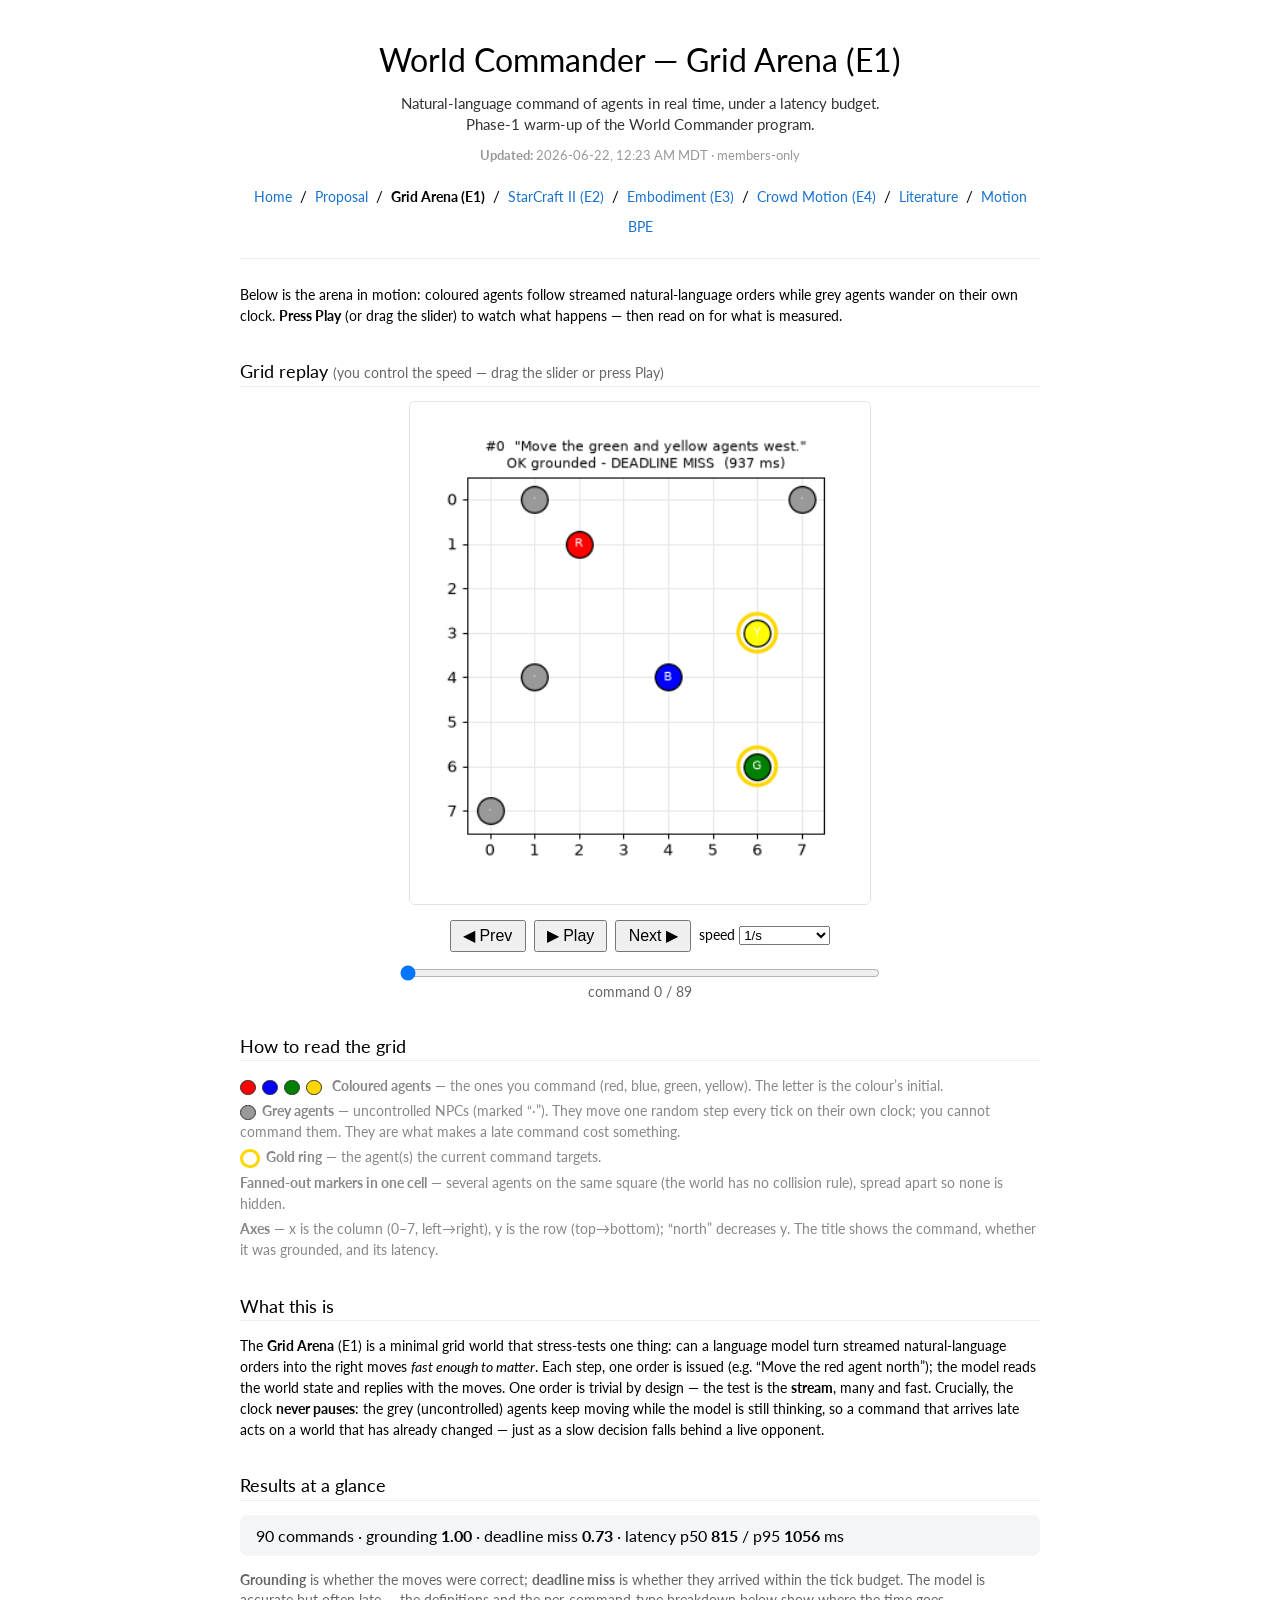
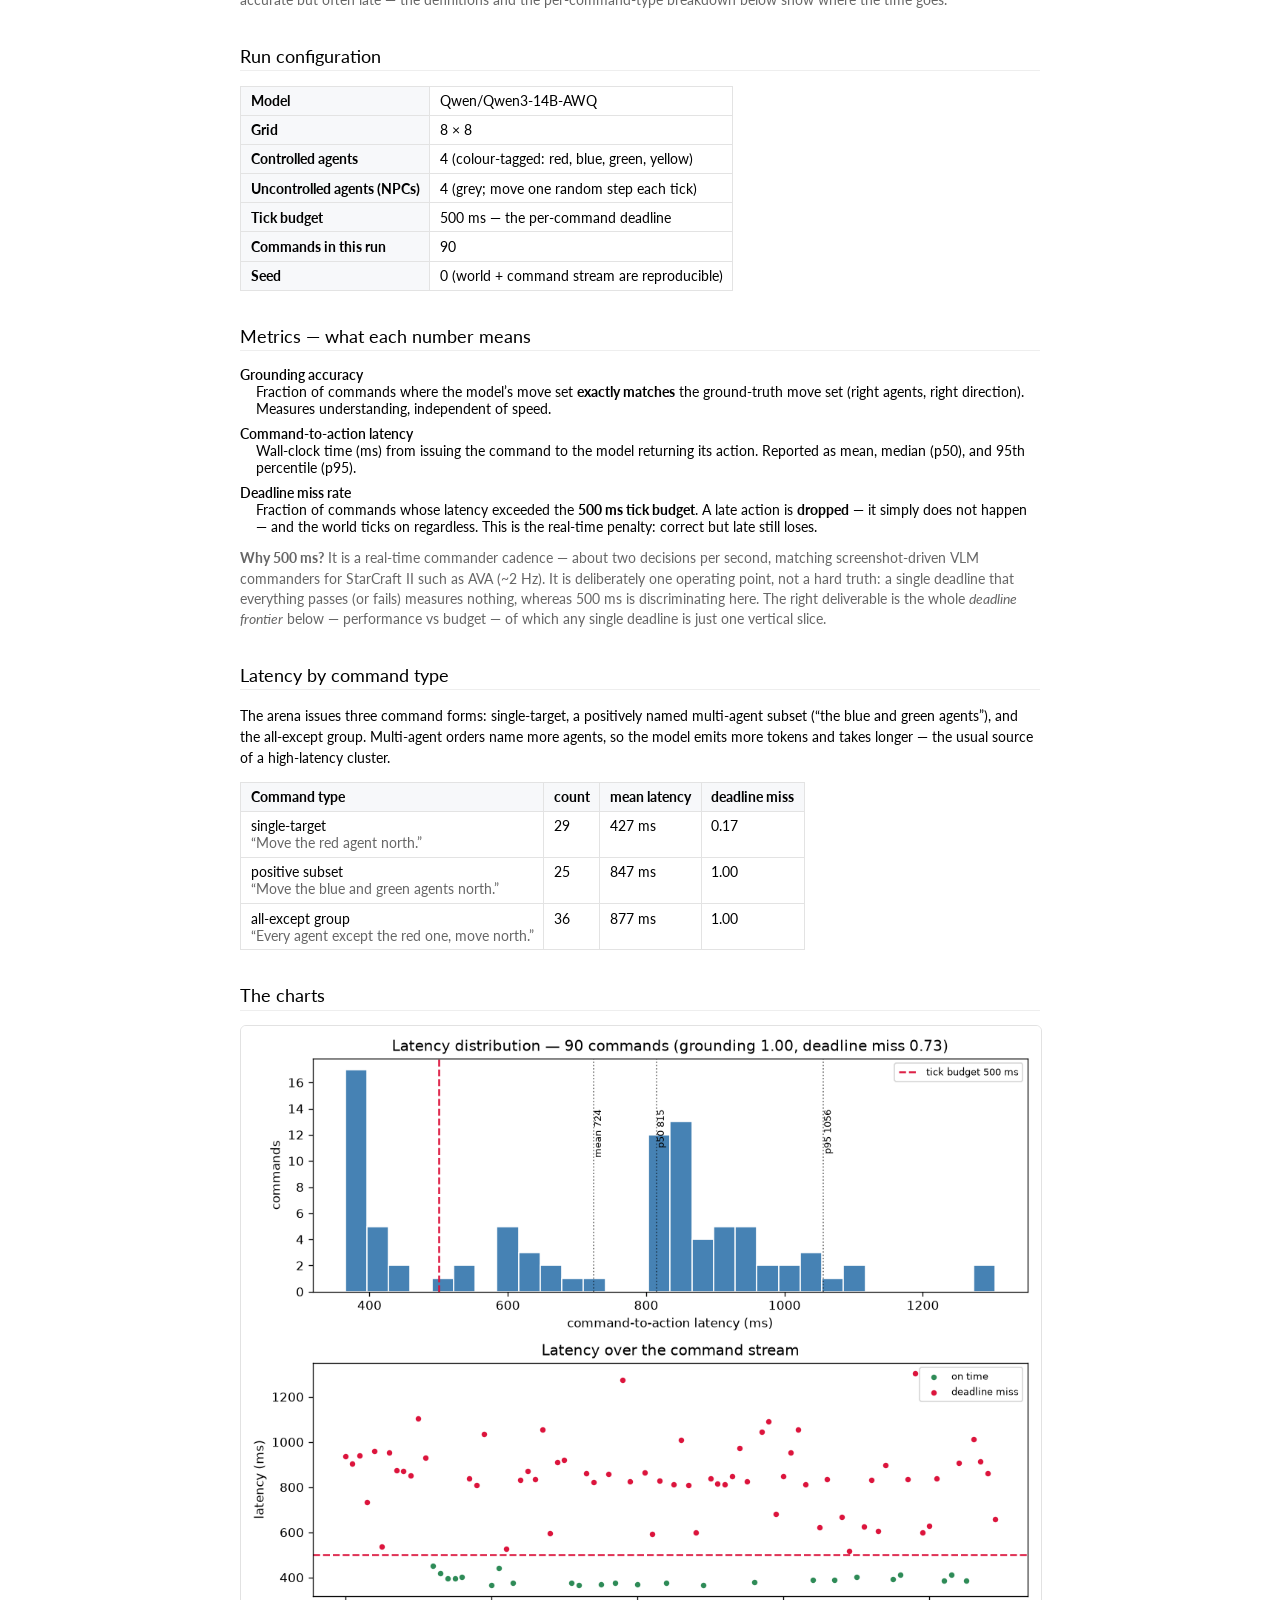
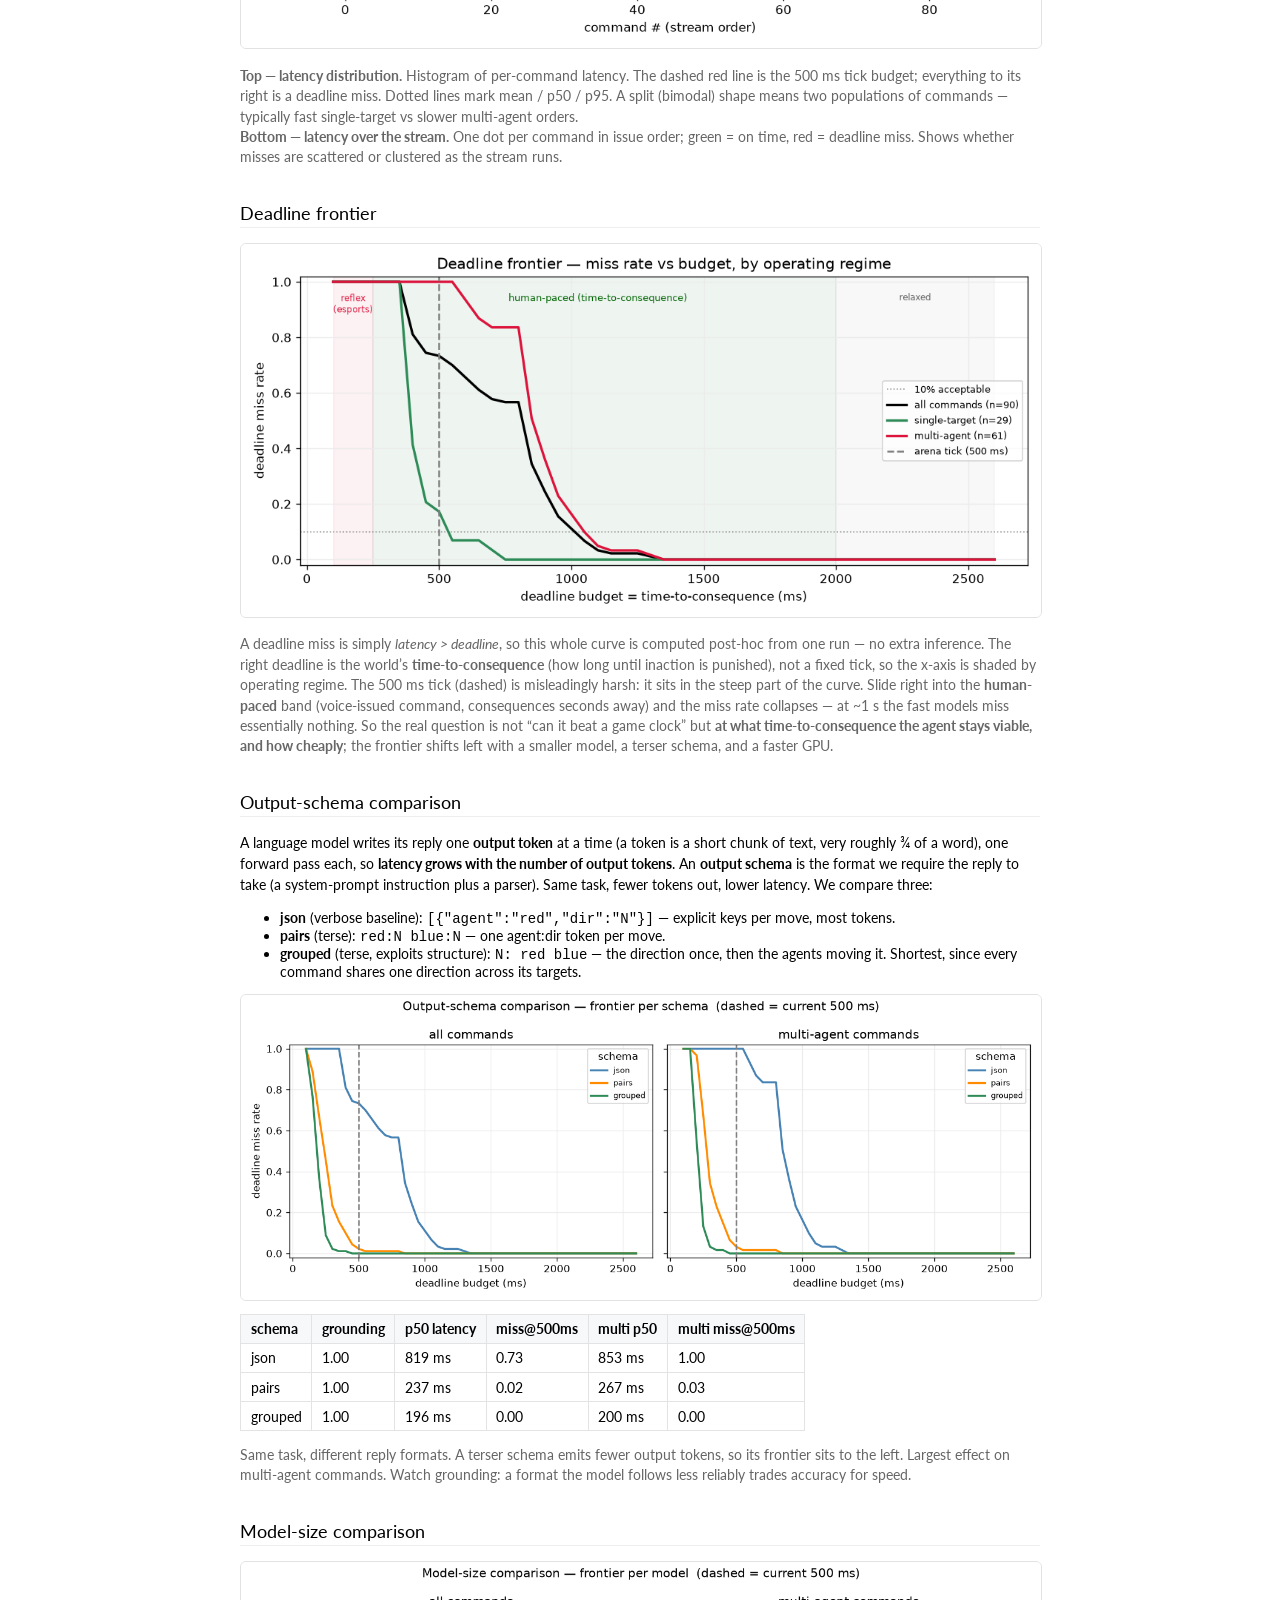
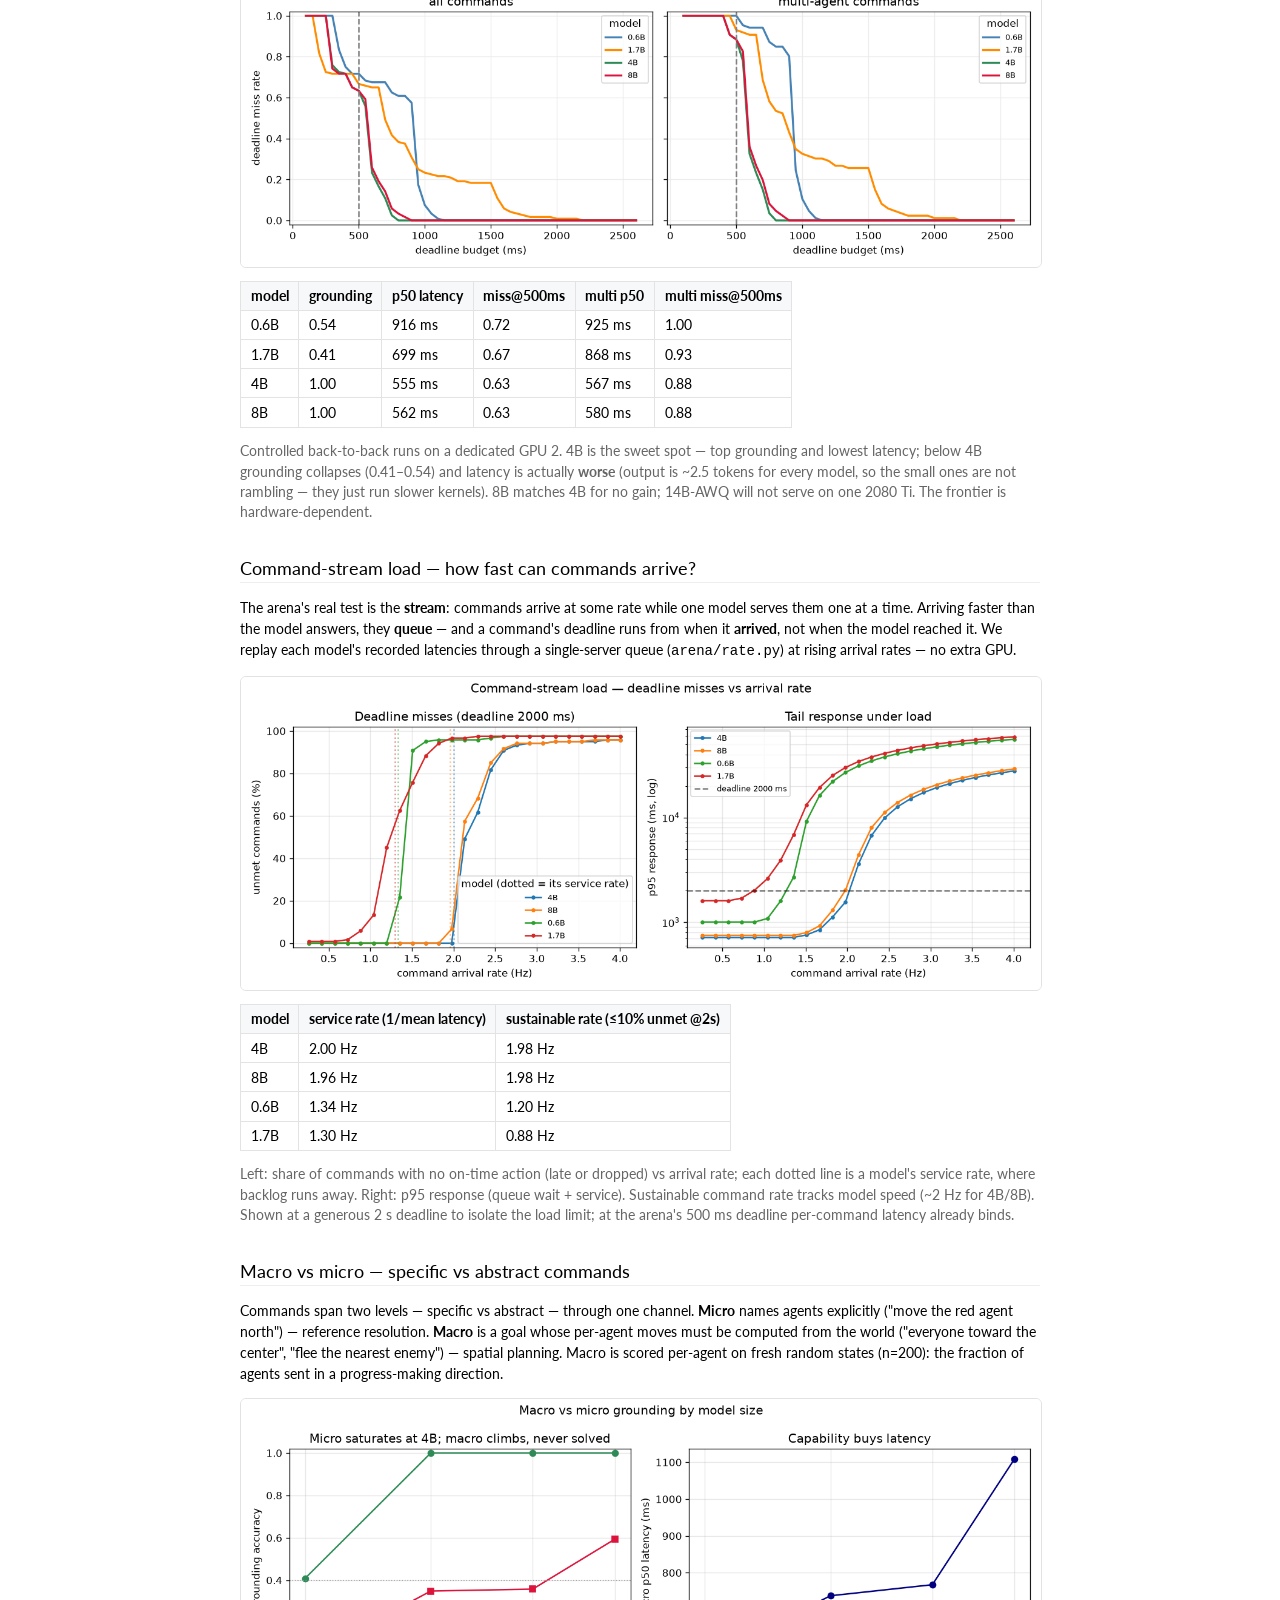
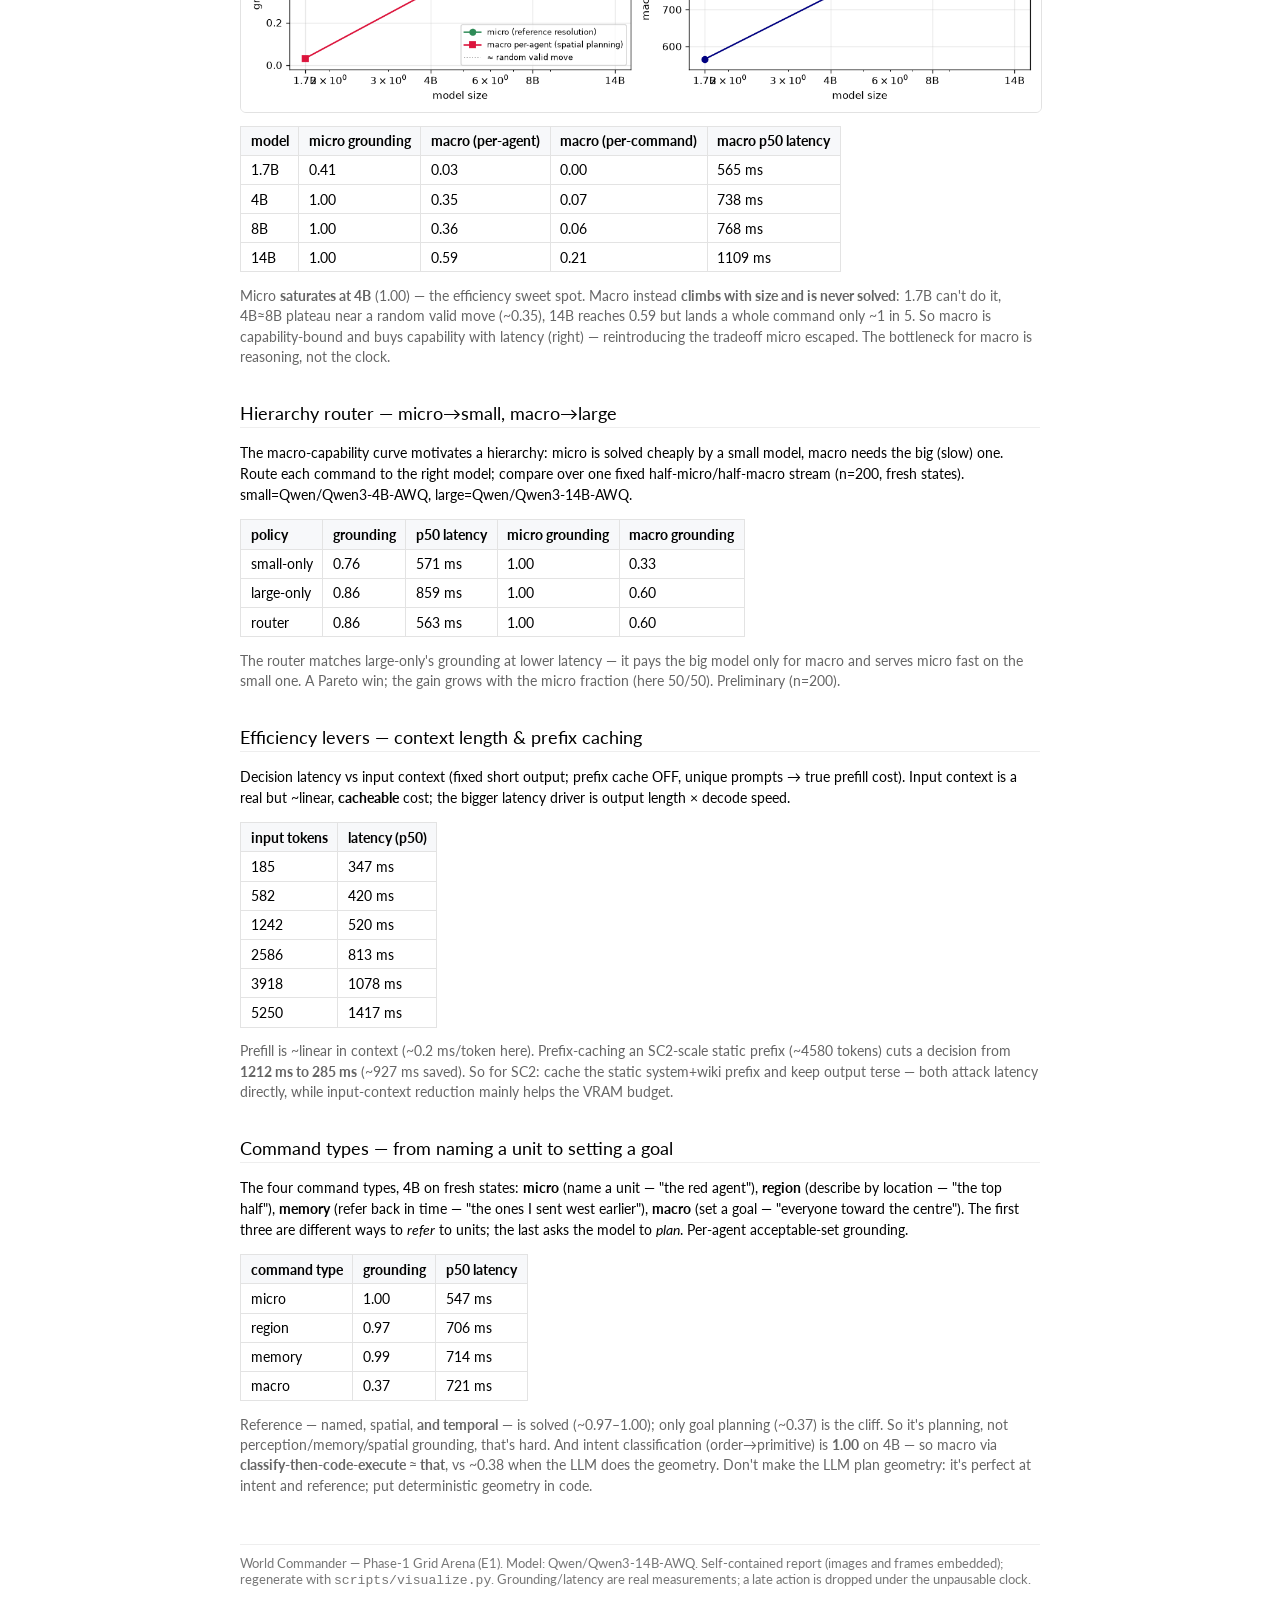
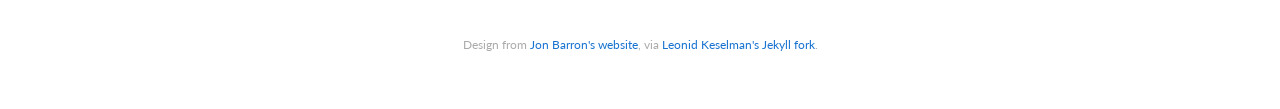
==== index.html @ db487822 "pages: redirect index.html -> report.html + .nojekyll for GitHub Pages" ====
<!doctype html>
<meta charset="utf-8">
<title>World Commander</title>
<meta http-equiv="refresh" content="0; url=report.html">
<link rel="canonical" href="report.html">
<p>Redirecting to <a href="report.html">the report</a>...</p>
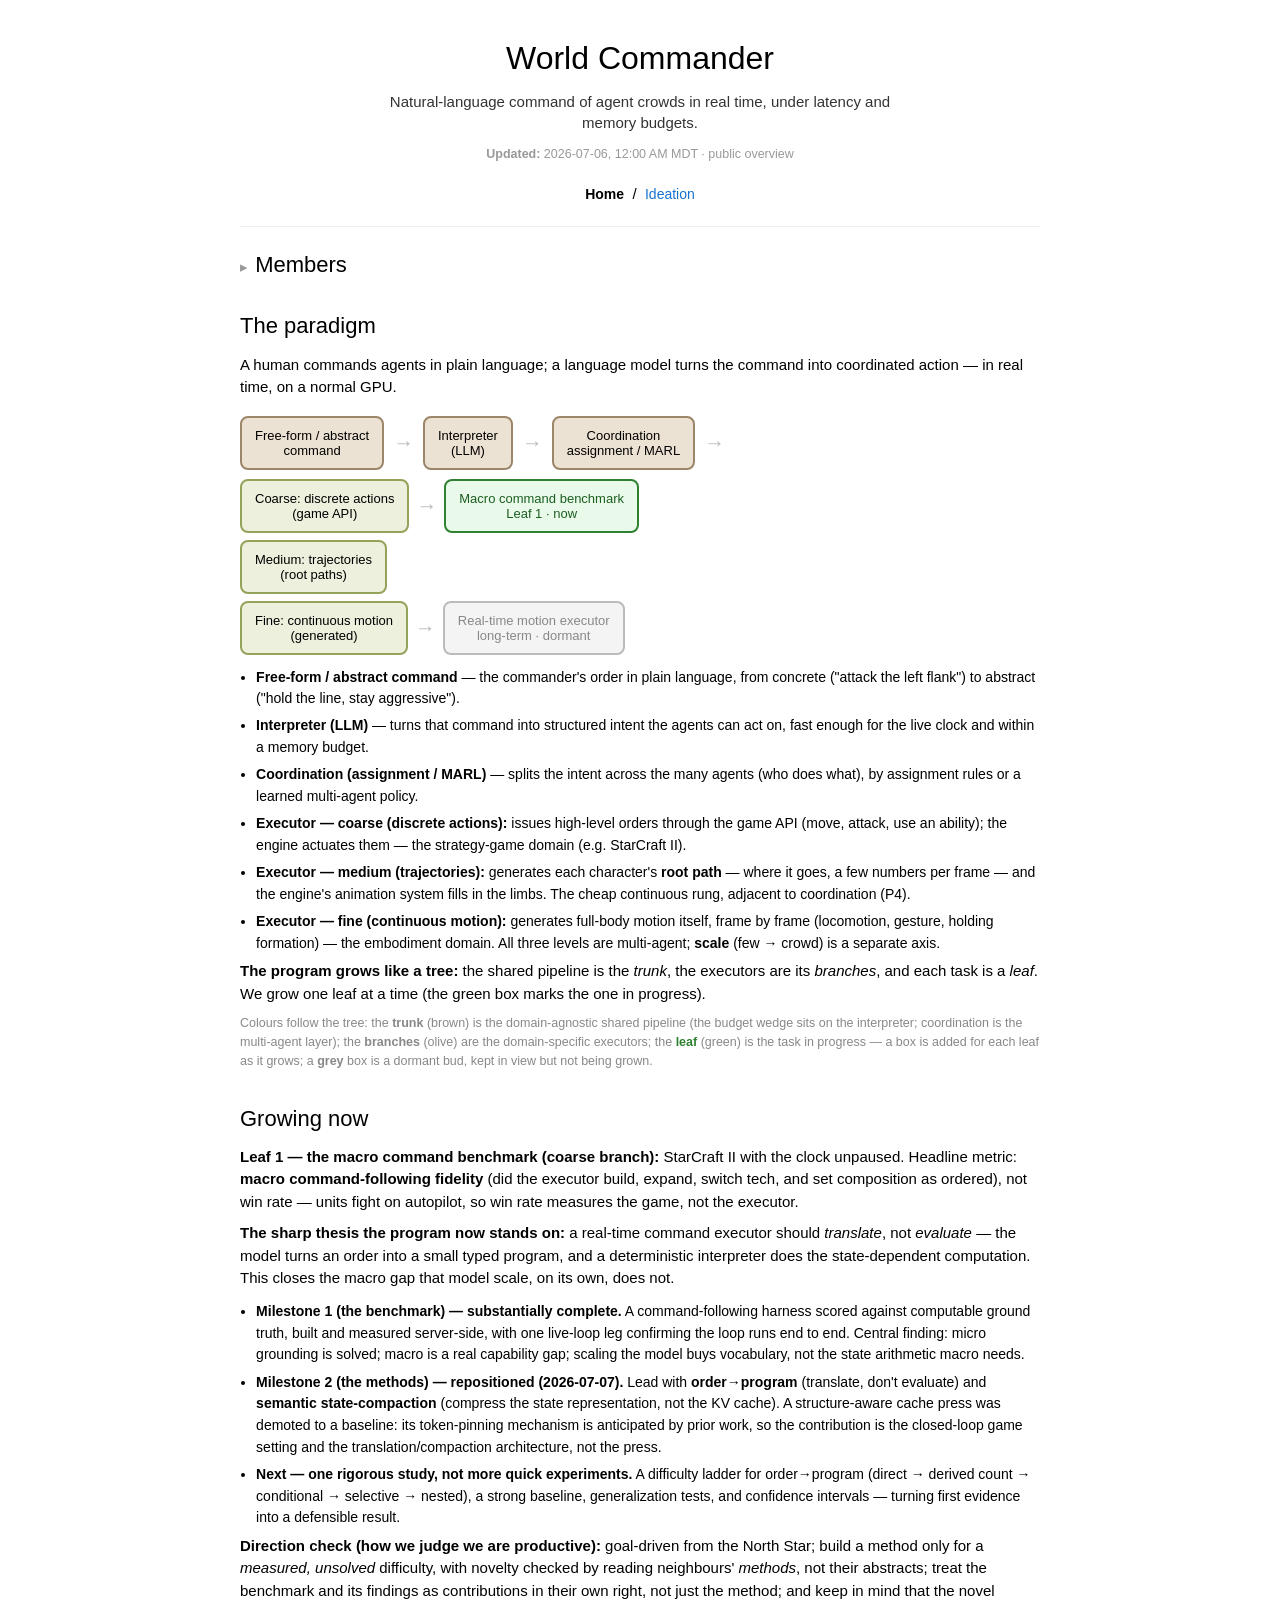
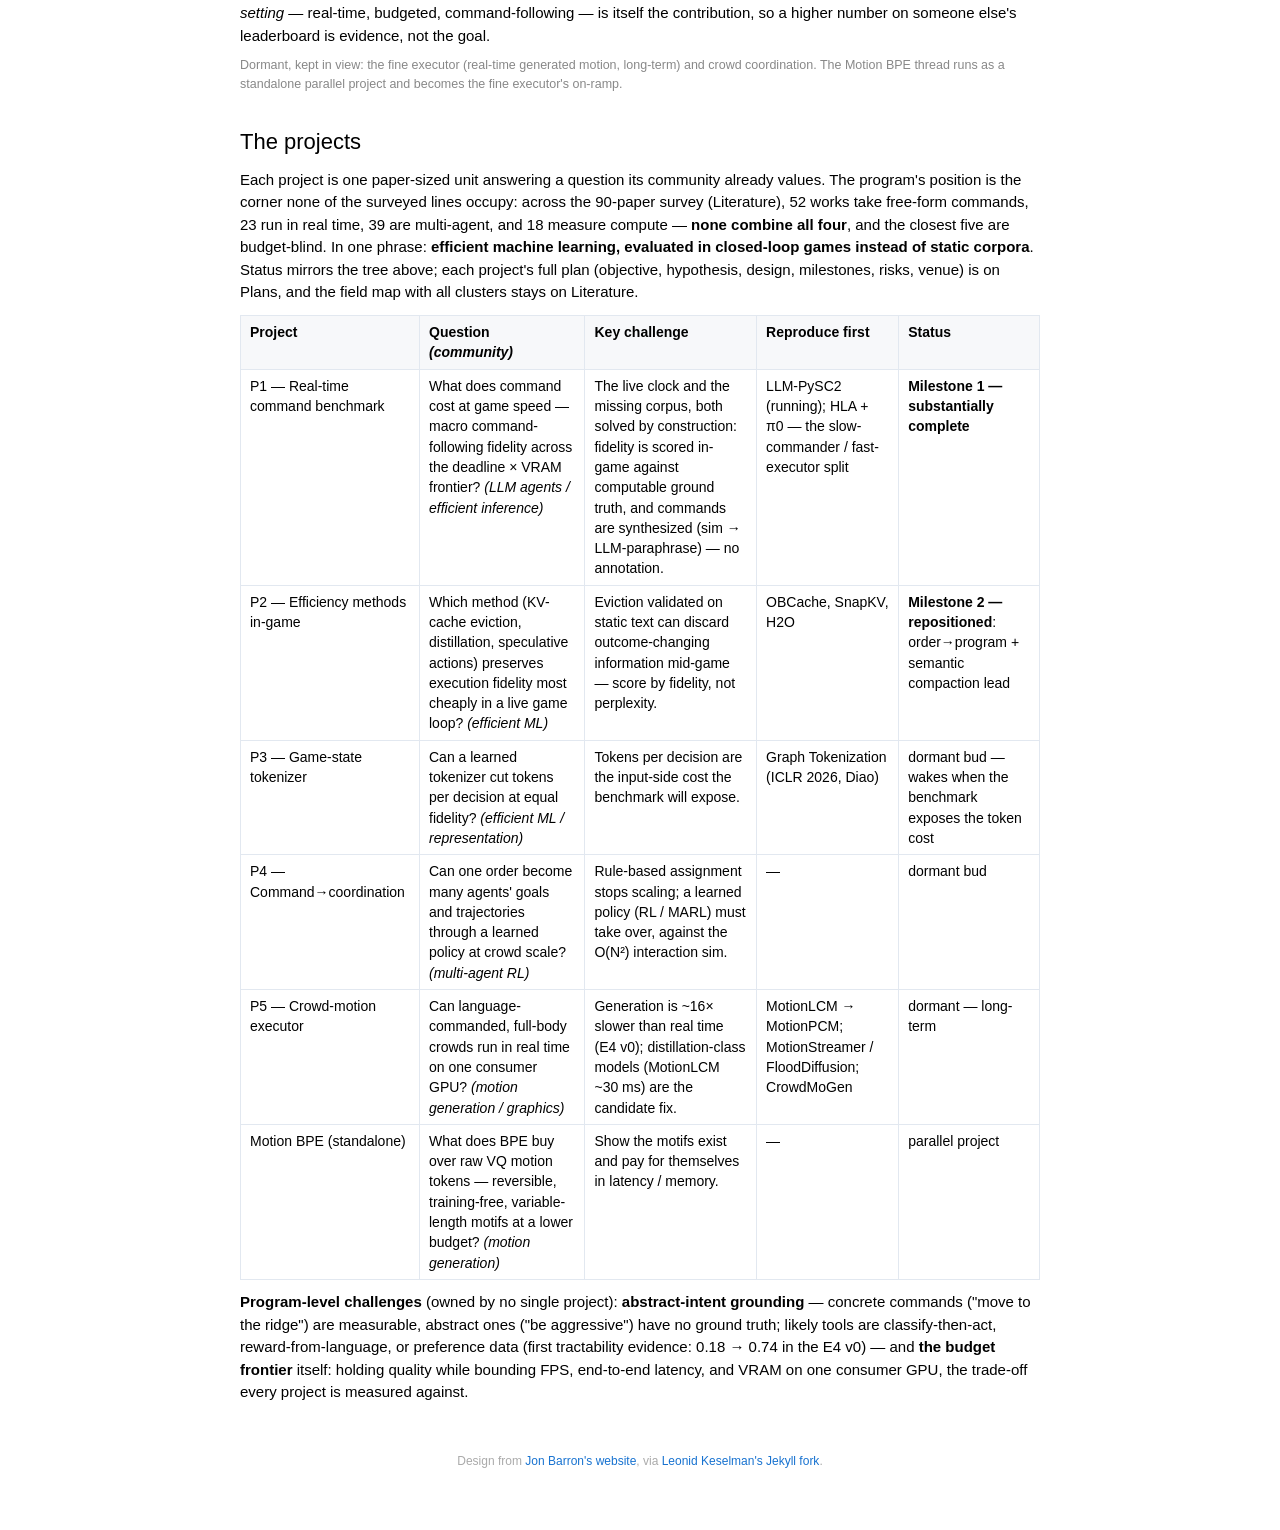
==== commit fd995258: "public overview: home + ideation only (methods/results/code stay private on GitLab) Nav trimmed to H" ====
--- a/index.html
+++ b/index.html
@@ -1,6 +1,6 @@
 <!doctype html>
 <meta charset="utf-8">
 <title>World Commander</title>
-<meta http-equiv="refresh" content="0; url=report.html">
-<link rel="canonical" href="report.html">
-<p>Redirecting to <a href="report.html">the report</a>...</p>
+<meta http-equiv="refresh" content="0; url=home.html">
+<link rel="canonical" href="home.html">
+<p>Redirecting to <a href="home.html">the hub</a>...</p>
